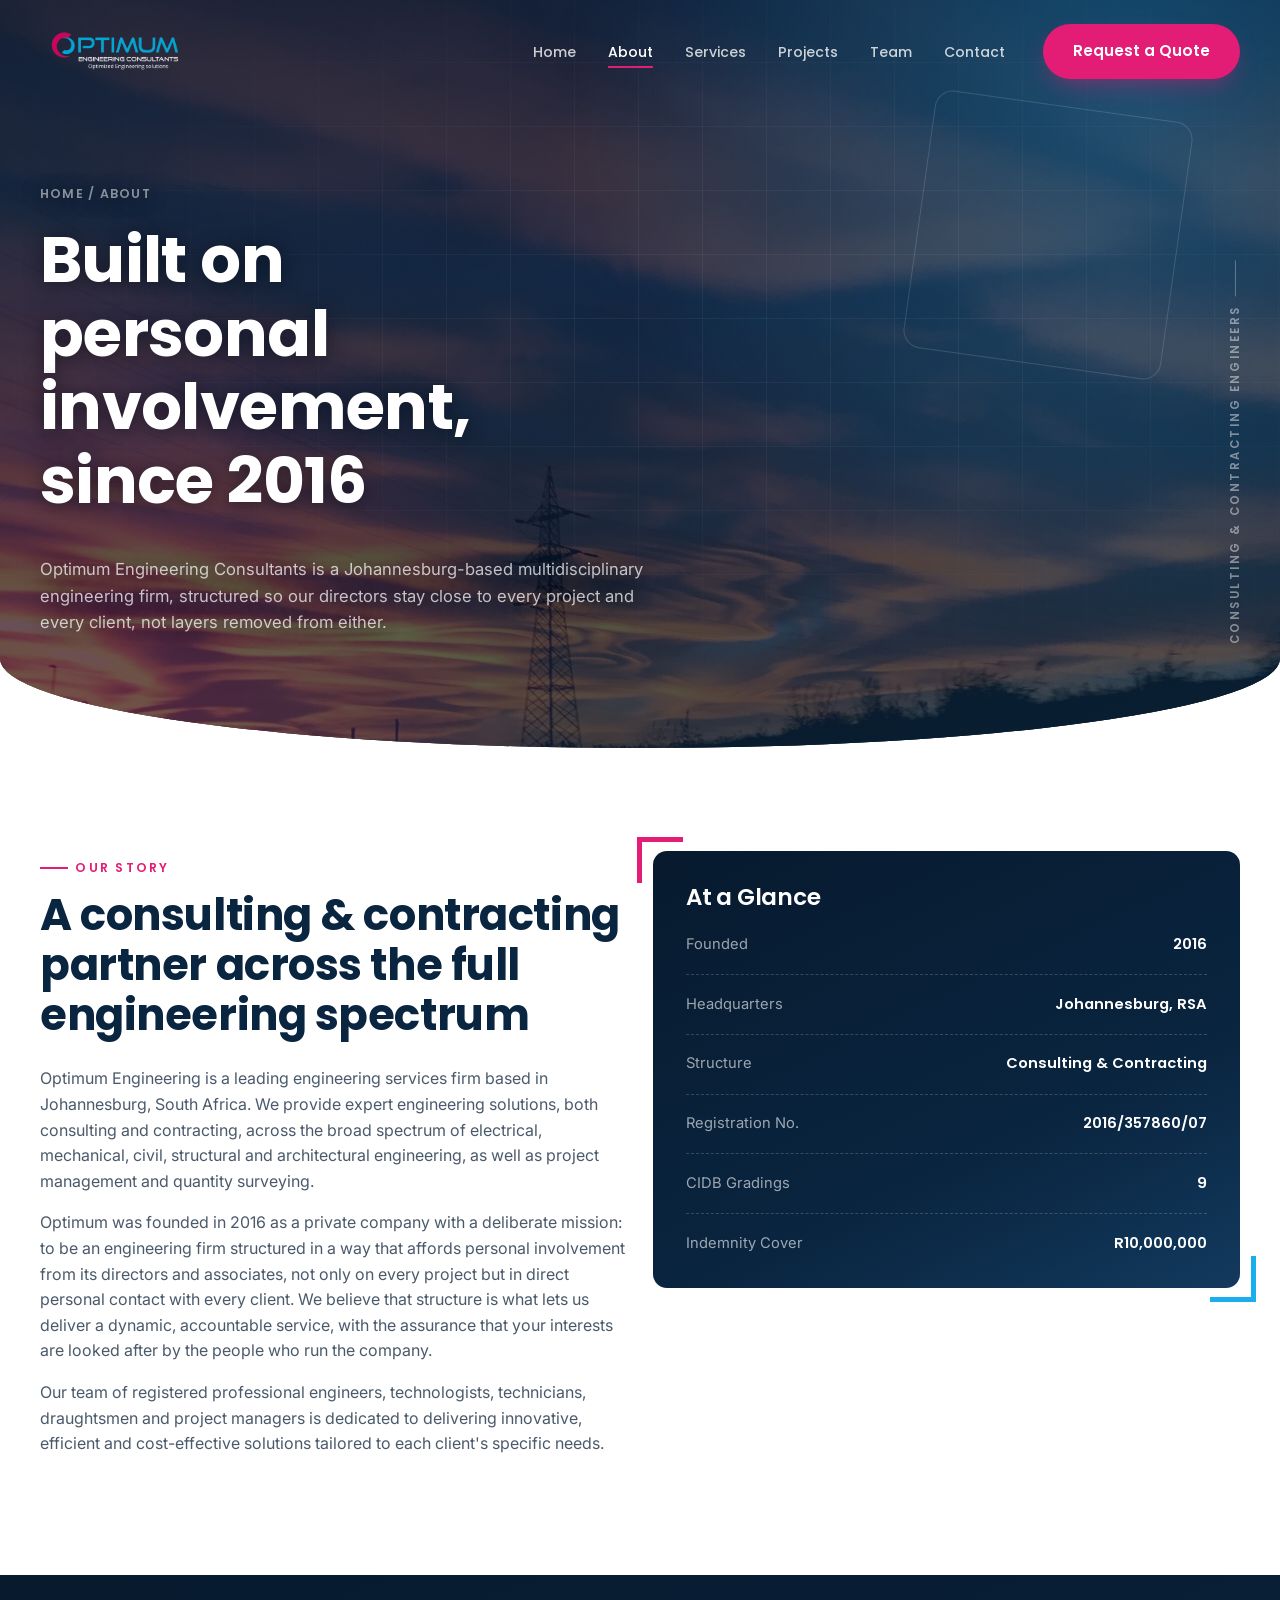
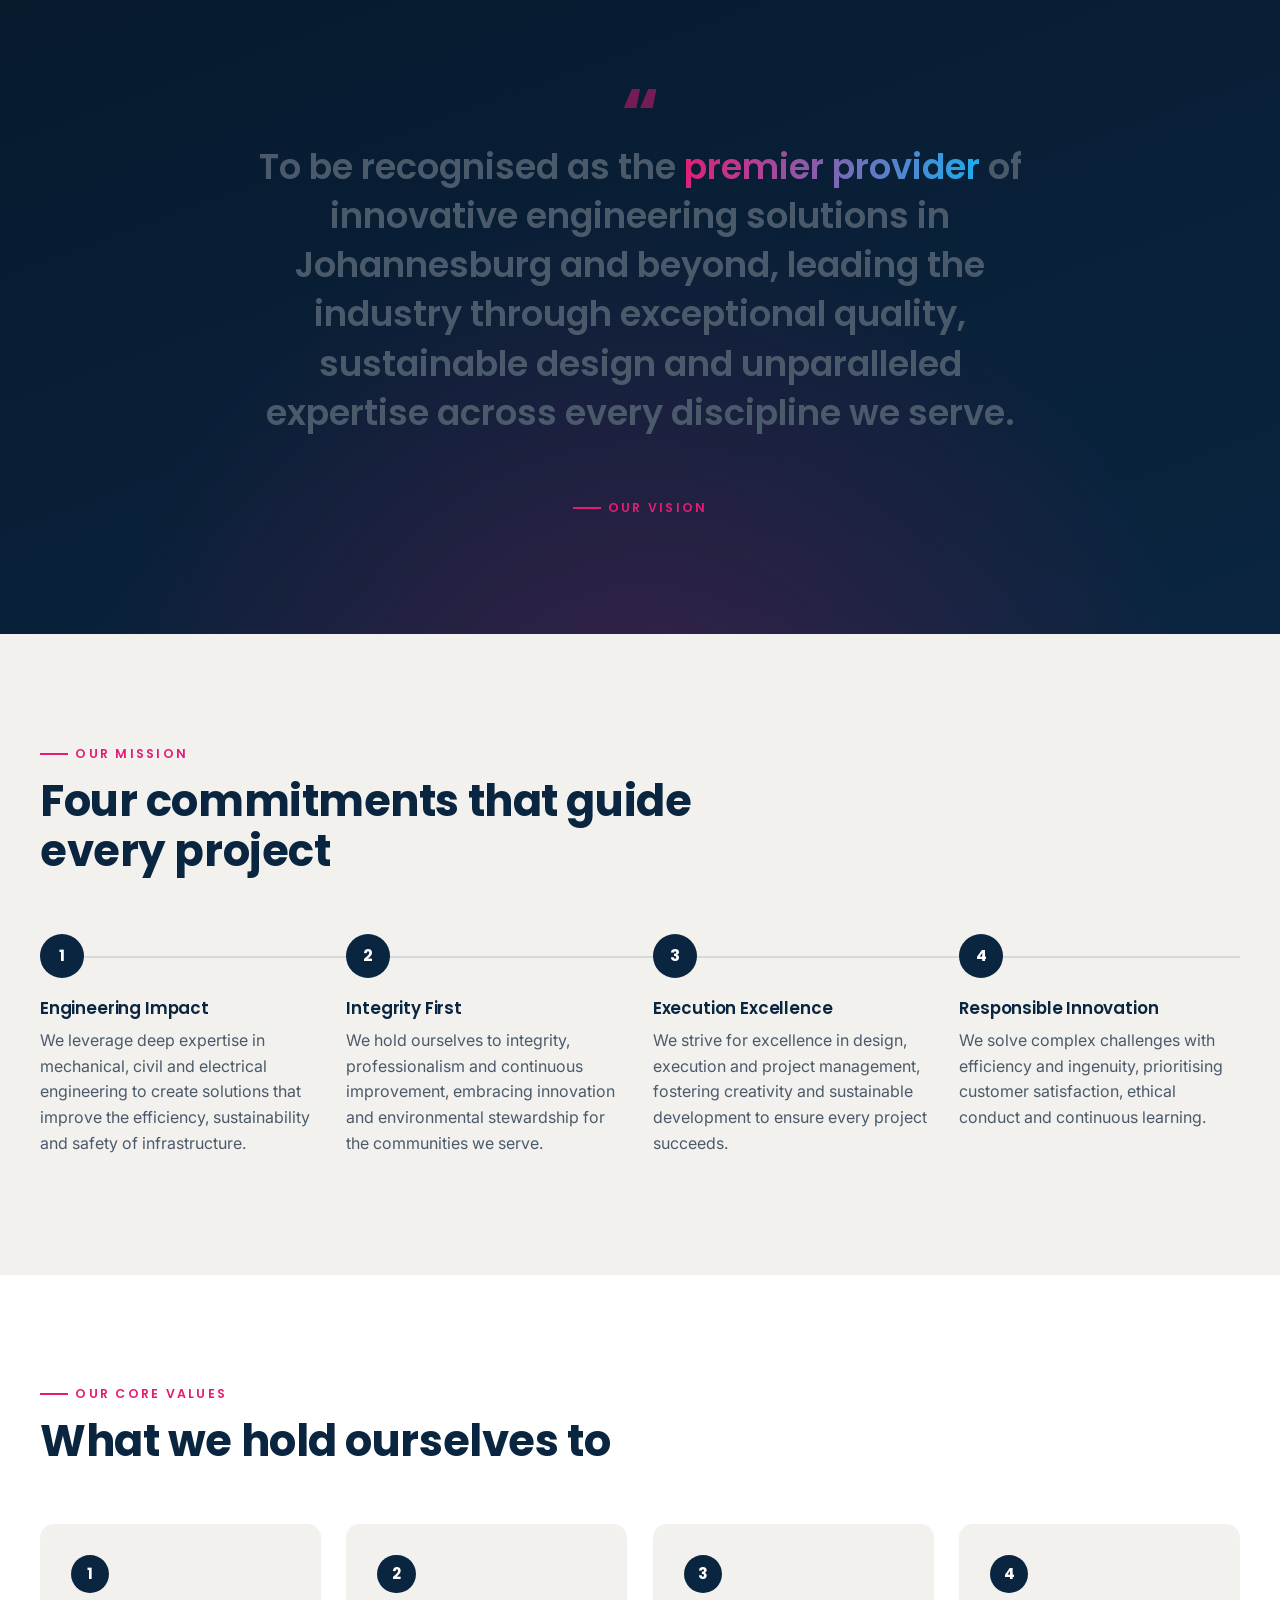
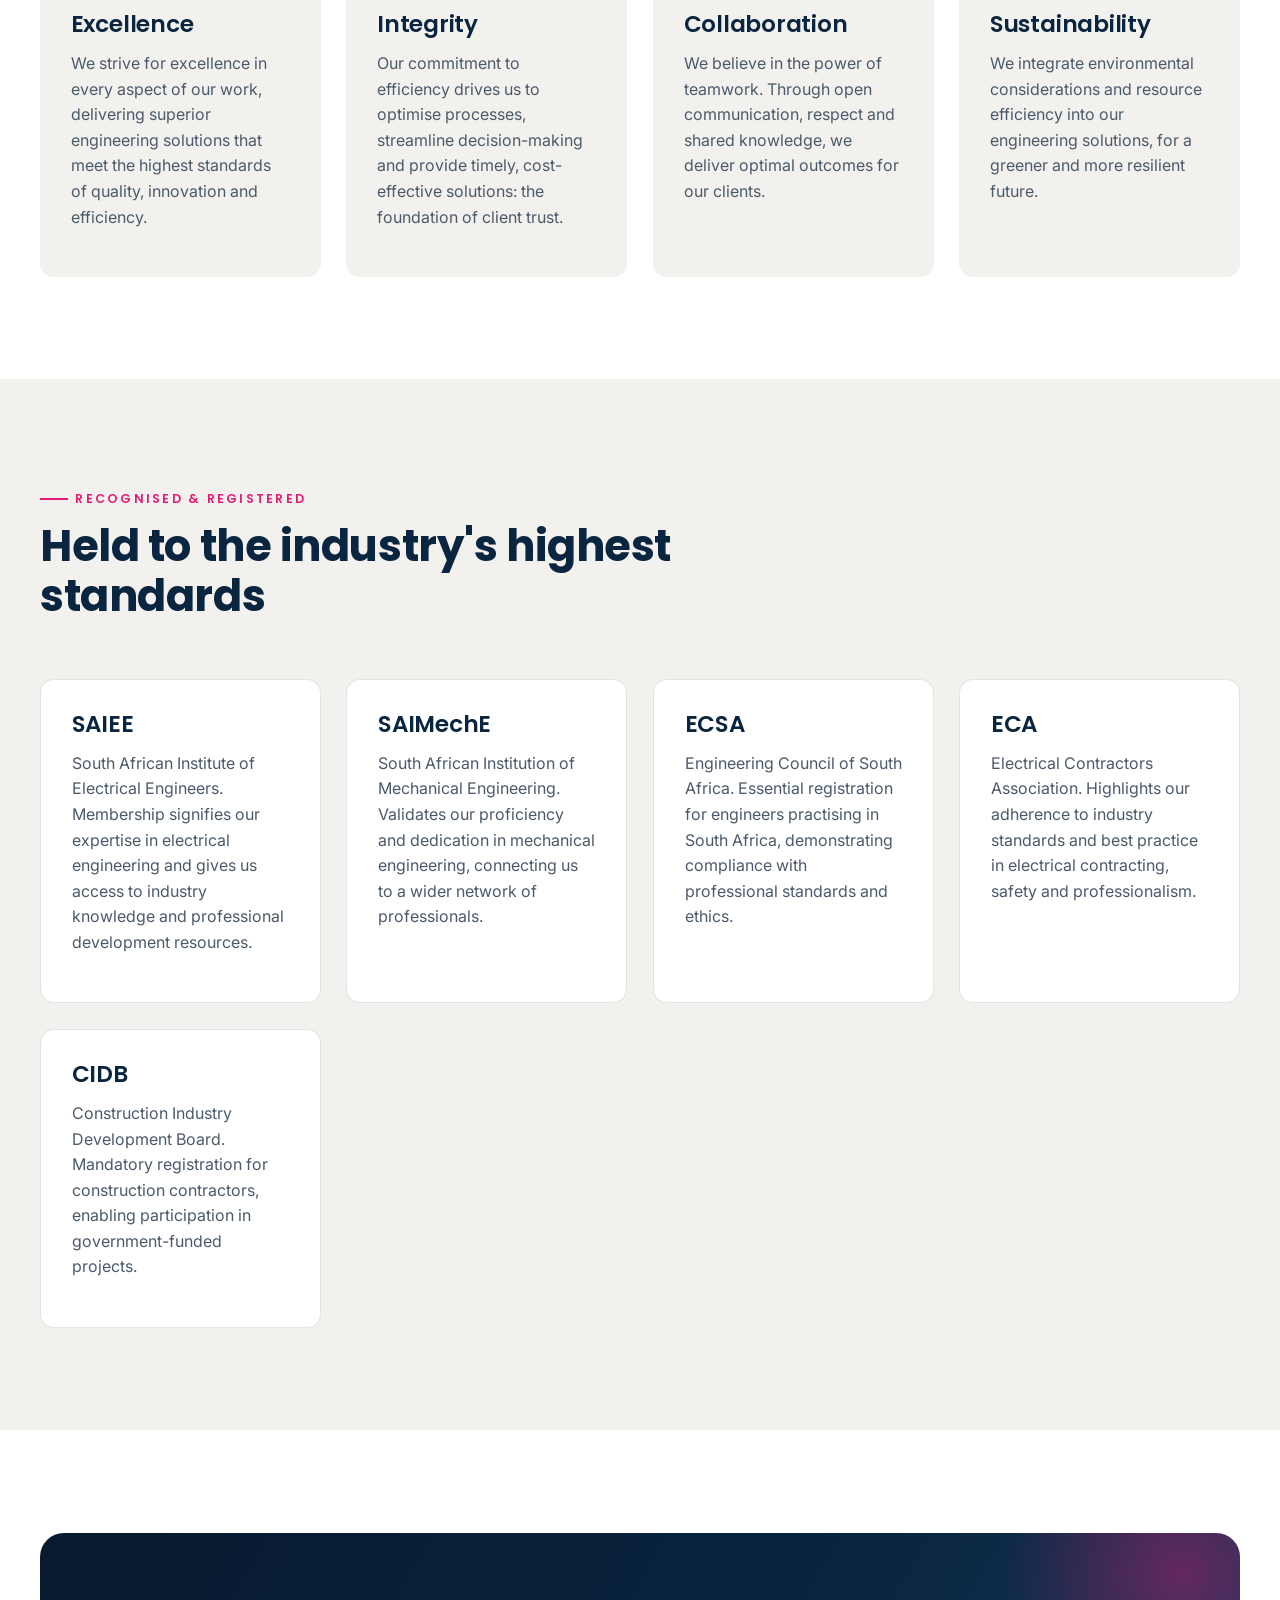
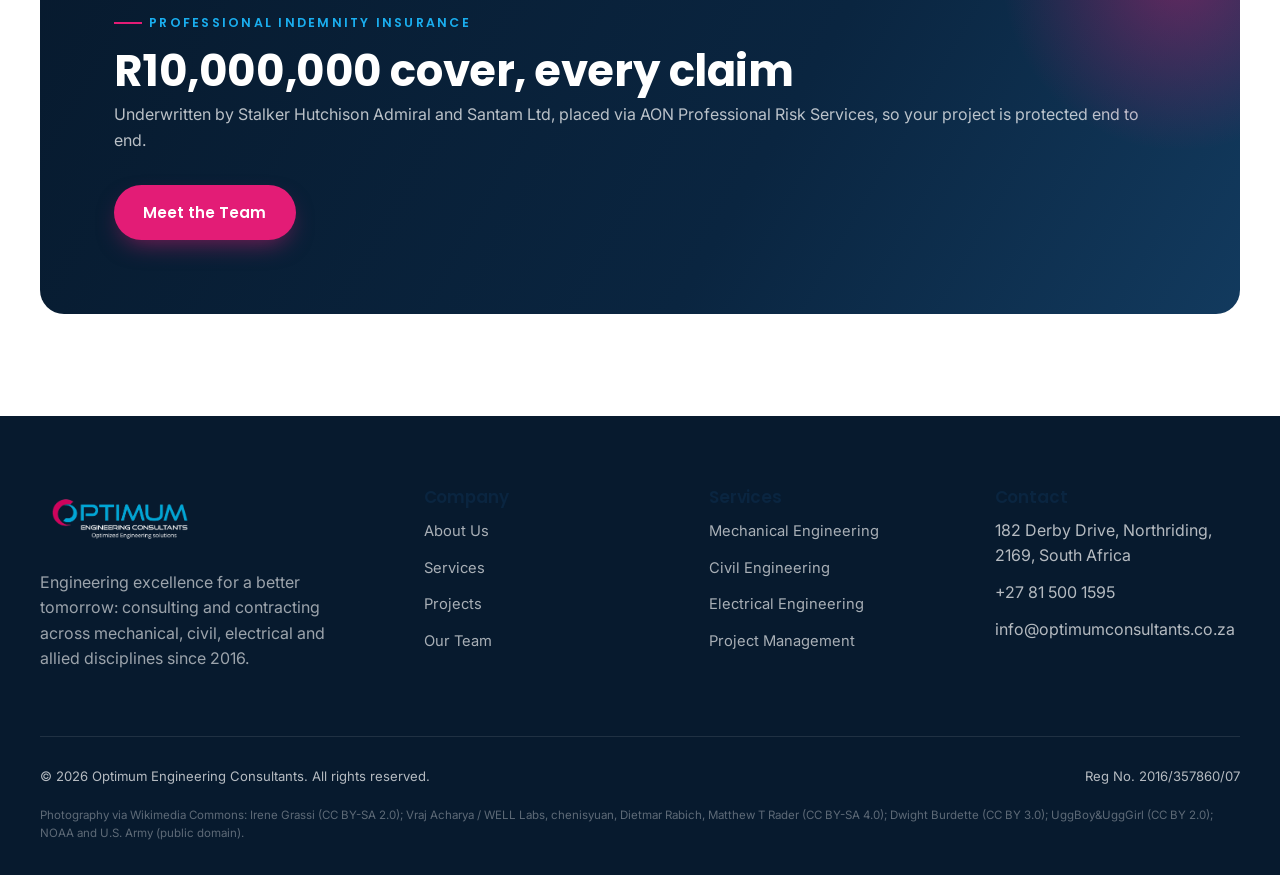
==== about.html @ 6f6d1c6f "Initial commit: Optimum Engineering Consultants website Multi-page static site with home, about, ser" ====
<!doctype html>
<html lang="en">
<head>
<meta charset="UTF-8">
<meta name="viewport" content="width=device-width, initial-scale=1.0">
<title>About Us | Optimum Engineering Consultants</title>
<meta name="description" content="Founded in 2016 in Johannesburg, Optimum Engineering Consultants is a multidisciplinary consulting and contracting firm built around personal involvement, integrity and engineering excellence.">
<link rel="preconnect" href="https://fonts.googleapis.com">
<link rel="preconnect" href="https://fonts.gstatic.com" crossorigin>
<link href="https://fonts.googleapis.com/css2?family=Inter:wght@400;500;600;700&family=Poppins:wght@500;600;700&display=swap" rel="stylesheet">
<link rel="stylesheet" href="assets/css/base.css">
<link rel="stylesheet" href="assets/css/components.css">
<link rel="stylesheet" href="assets/css/animations.css">
</head>
<body>

<header class="site-header">
  <div class="container">
    <a href="index.html" class="brand">
      <img src="assets/img/logo.png" alt="Optimum Engineering Consultants" class="brand__logo">
    </a>
    <nav class="nav">
      <ul class="nav__links">
        <li><a href="index.html">Home</a></li>
        <li><a href="about.html">About</a></li>
        <li><a href="services.html">Services</a></li>
        <li><a href="projects.html">Projects</a></li>
        <li><a href="team.html">Team</a></li>
        <li><a href="contact.html">Contact</a></li>
      </ul>
      <a href="contact.html" class="btn btn--primary">Request a Quote</a>
    </nav>
    <button class="nav__toggle" aria-label="Toggle navigation" aria-expanded="false"><span></span></button>
  </div>
</header>

<main>

  <section class="page-hero">
    <div class="page-hero__photo" aria-hidden="true"></div>
    <div class="page-hero__bg" aria-hidden="true"></div>
    <div class="hero__grid" aria-hidden="true"></div>
    <div class="hero__panel hero__panel--a" aria-hidden="true"></div>
    <span class="hero__tag" aria-hidden="true">Consulting &amp; Contracting Engineers</span>
    <div class="container">
      <div class="page-hero__crumb"><a href="index.html">Home</a> / About</div>
      <h1>Built on personal involvement, since 2016</h1>
      <p class="lede">Optimum Engineering Consultants is a Johannesburg-based multidisciplinary engineering firm, structured so our directors stay close to every project and every client, not layers removed from either.</p>
    </div>
  </section>

  <section class="section">
    <div class="container grid grid--2" style="align-items:flex-start; gap: var(--gap);">
      <div data-reveal>
        <span class="eyebrow">Our Story</span>
        <h2>A consulting &amp; contracting partner across the full engineering spectrum</h2>
        <p>Optimum Engineering is a leading engineering services firm based in Johannesburg, South Africa. We provide expert engineering solutions, both consulting and contracting, across the broad spectrum of electrical, mechanical, civil, structural and architectural engineering, as well as project management and quantity surveying.</p>
        <p>Optimum was founded in 2016 as a private company with a deliberate mission: to be an engineering firm structured in a way that affords personal involvement from its directors and associates, not only on every project but in direct personal contact with every client. We believe that structure is what lets us deliver a dynamic, accountable service, with the assurance that your interests are looked after by the people who run the company.</p>
        <p>Our team of registered professional engineers, technologists, technicians, draughtsmen and project managers is dedicated to delivering innovative, efficient and cost-effective solutions tailored to each client's specific needs.</p>
      </div>
      <div class="fact-panel bracket bracket--end" data-reveal style="--reveal-delay:.15s;">
        <h3>At a Glance</h3>
        <div class="fact-list">
          <div class="fact-list__row"><span class="fact-list__label">Founded</span><span class="fact-list__value">2016</span></div>
          <div class="fact-list__row"><span class="fact-list__label">Headquarters</span><span class="fact-list__value">Johannesburg, RSA</span></div>
          <div class="fact-list__row"><span class="fact-list__label">Structure</span><span class="fact-list__value">Consulting &amp; Contracting</span></div>
          <div class="fact-list__row"><span class="fact-list__label">Registration No.</span><span class="fact-list__value">2016/357860/07</span></div>
          <div class="fact-list__row"><span class="fact-list__label">CIDB Gradings</span><span class="fact-list__value">9</span></div>
          <div class="fact-list__row"><span class="fact-list__label">Indemnity Cover</span><span class="fact-list__value">R10,000,000</span></div>
        </div>
      </div>
    </div>
  </section>

  <section class="quote-band">
    <div class="quote-band__bg" aria-hidden="true"></div>
    <div class="container" data-reveal>
      <div class="quote-band__mark" aria-hidden="true">&ldquo;</div>
      <p class="quote-band__text">To be recognised as the <em>premier provider</em> of innovative engineering solutions in Johannesburg and beyond, leading the industry through exceptional quality, sustainable design and unparalleled expertise across every discipline we serve.</p>
      <span class="eyebrow" style="margin-top:1.6rem;justify-content:center;">Our Vision</span>
    </div>
  </section>

  <section class="section section--mist">
    <div class="container">
      <div class="section-head">
        <span class="eyebrow">Our Mission</span>
        <h2>Four commitments that guide every project</h2>
      </div>
      <div class="timeline" data-reveal-group>
        <div class="timeline__step">
          <div class="timeline__num">1</div>
          <h4>Engineering Impact</h4>
          <p>We leverage deep expertise in mechanical, civil and electrical engineering to create solutions that improve the efficiency, sustainability and safety of infrastructure.</p>
        </div>
        <div class="timeline__step">
          <div class="timeline__num">2</div>
          <h4>Integrity First</h4>
          <p>We hold ourselves to integrity, professionalism and continuous improvement, embracing innovation and environmental stewardship for the communities we serve.</p>
        </div>
        <div class="timeline__step">
          <div class="timeline__num">3</div>
          <h4>Execution Excellence</h4>
          <p>We strive for excellence in design, execution and project management, fostering creativity and sustainable development to ensure every project succeeds.</p>
        </div>
        <div class="timeline__step">
          <div class="timeline__num">4</div>
          <h4>Responsible Innovation</h4>
          <p>We solve complex challenges with efficiency and ingenuity, prioritising customer satisfaction, ethical conduct and continuous learning.</p>
        </div>
      </div>
    </div>
  </section>

  <section class="section">
    <div class="container">
      <div class="section-head">
        <span class="eyebrow">Our Core Values</span>
        <h2>What we hold ourselves to</h2>
      </div>
      <div class="grid grid--4" data-reveal-group>
        <div class="card value-card">
          <span class="value-card__num">1</span>
          <h3>Excellence</h3>
          <p>We strive for excellence in every aspect of our work, delivering superior engineering solutions that meet the highest standards of quality, innovation and efficiency.</p>
        </div>
        <div class="card value-card">
          <span class="value-card__num">2</span>
          <h3>Integrity</h3>
          <p>Our commitment to efficiency drives us to optimise processes, streamline decision-making and provide timely, cost-effective solutions: the foundation of client trust.</p>
        </div>
        <div class="card value-card">
          <span class="value-card__num">3</span>
          <h3>Collaboration</h3>
          <p>We believe in the power of teamwork. Through open communication, respect and shared knowledge, we deliver optimal outcomes for our clients.</p>
        </div>
        <div class="card value-card">
          <span class="value-card__num">4</span>
          <h3>Sustainability</h3>
          <p>We integrate environmental considerations and resource efficiency into our engineering solutions, for a greener and more resilient future.</p>
        </div>
      </div>
    </div>
  </section>

  <section class="section section--mist">
    <div class="container">
      <div class="section-head">
        <span class="eyebrow">Recognised &amp; Registered</span>
        <h2>Held to the industry's highest standards</h2>
      </div>
      <div class="grid grid--auto" data-reveal-group>
        <article class="card">
          <h3>SAIEE</h3>
          <p>South African Institute of Electrical Engineers. Membership signifies our expertise in electrical engineering and gives us access to industry knowledge and professional development resources.</p>
        </article>
        <article class="card">
          <h3>SAIMechE</h3>
          <p>South African Institution of Mechanical Engineering. Validates our proficiency and dedication in mechanical engineering, connecting us to a wider network of professionals.</p>
        </article>
        <article class="card">
          <h3>ECSA</h3>
          <p>Engineering Council of South Africa. Essential registration for engineers practising in South Africa, demonstrating compliance with professional standards and ethics.</p>
        </article>
        <article class="card">
          <h3>ECA</h3>
          <p>Electrical Contractors Association. Highlights our adherence to industry standards and best practice in electrical contracting, safety and professionalism.</p>
        </article>
        <article class="card">
          <h3>CIDB</h3>
          <p>Construction Industry Development Board. Mandatory registration for construction contractors, enabling participation in government-funded projects.</p>
        </article>
      </div>
    </div>
  </section>

  <section class="section">
    <div class="container">
      <div class="cta-banner" data-reveal>
        <div>
          <span class="eyebrow" style="color:var(--cyan);">Professional Indemnity Insurance</span>
          <h2>R10,000,000 cover, every claim</h2>
          <p>Underwritten by Stalker Hutchison Admiral and Santam Ltd, placed via AON Professional Risk Services, so your project is protected end to end.</p>
        </div>
        <a href="team.html" class="btn btn--primary">Meet the Team</a>
      </div>
    </div>
  </section>

</main>

<footer class="site-footer">
  <div class="container">
    <div class="footer__top">
      <div class="footer__about">
        <a href="index.html" class="brand" style="margin-bottom:1.2rem;">
          <img src="assets/img/logo.png" alt="Optimum Engineering Consultants" class="brand__logo">
        </a>
        <p>Engineering excellence for a better tomorrow: consulting and contracting across mechanical, civil, electrical and allied disciplines since 2016.</p>
      </div>
      <div>
        <h4>Company</h4>
        <ul class="footer__links">
          <li><a href="about.html">About Us</a></li>
          <li><a href="services.html">Services</a></li>
          <li><a href="projects.html">Projects</a></li>
          <li><a href="team.html">Our Team</a></li>
        </ul>
      </div>
      <div>
        <h4>Services</h4>
        <ul class="footer__links">
          <li><a href="services.html#mechanical">Mechanical Engineering</a></li>
          <li><a href="services.html#civil">Civil Engineering</a></li>
          <li><a href="services.html#electrical">Electrical Engineering</a></li>
          <li><a href="services.html#project-management">Project Management</a></li>
        </ul>
      </div>
      <div>
        <h4>Contact</h4>
        <ul class="footer__links">
          <li>182 Derby Drive, Northriding, 2169, South Africa</li>
          <li>+27 81 500 1595</li>
          <li>info@optimumconsultants.co.za</li>
        </ul>
      </div>
    </div>
    <div class="footer__bottom">
      <span>&copy; 2026 Optimum Engineering Consultants. All rights reserved.</span>
      <span>Reg No. 2016/357860/07</span>
    </div>
    <p style="margin:1.2rem 0 0;font-size:.72rem;color:rgba(255,255,255,.35);">Photography via Wikimedia Commons: Irene Grassi (CC BY-SA 2.0); Vraj Acharya / WELL Labs, chenisyuan, Dietmar Rabich, Matthew T Rader (CC BY-SA 4.0); Dwight Burdette (CC BY 3.0); UggBoy&amp;UggGirl (CC BY 2.0); NOAA and U.S. Army (public domain).</p>
  </div>
</footer>

<div class="mobile-cta-bar">
  <a href="contact.html" class="btn btn--primary">Request a Quote</a>
</div>

<script src="assets/js/main.js"></script>
</body>
</html>
---- assets/css/base.css ----
:root{
  --pink: #E31C76;
  --pink-dark: #B8125D;
  --navy: #0A2540;
  --navy-deep: #071A2E;
  --navy-soft: #123A5E;
  --cyan: #1AAEEF;
  --ink: #16222F;
  --ink-soft: #4B5A6B;
  --paper: #FFFFFF;
  --mist: #F3F1EE;
  --mist-dark: #E8E5E0;
  --line: rgba(10,37,64,.12);

  --font-head: 'Poppins', 'Segoe UI', sans-serif;
  --font-body: 'Inter', 'Segoe UI', sans-serif;

  --container: 1200px;
  --gap: clamp(1.25rem, 2vw, 2rem);
  --radius: 14px;

  --ease: cubic-bezier(.22,.9,.3,1);
}

*, *::before, *::after{ box-sizing: border-box; }

html{ scroll-behavior: smooth; }

body{
  margin: 0;
  font-family: var(--font-body);
  color: var(--ink);
  background: var(--paper);
  line-height: 1.6;
  -webkit-font-smoothing: antialiased;
  overflow-x: hidden;
  overflow-wrap: break-word;
}

img{ max-width: 100%; display: block; }

a{ color: inherit; text-decoration: none; }

ul{ margin: 0; padding: 0; list-style: none; }

h1, h2, h3, h4{
  font-family: var(--font-head);
  color: var(--navy);
  line-height: 1.15;
  margin: 0 0 .6em;
  letter-spacing: -0.01em;
  overflow-wrap: normal;
}

h1{ font-weight: 700; font-size: clamp(2.4rem, 5vw, 4.2rem); }
h2{ font-weight: 700; font-size: clamp(1.9rem, 3.4vw, 2.8rem); }
h3{ font-weight: 600; font-size: clamp(1.2rem, 1.8vw, 1.5rem); }
h4{ font-weight: 600; font-size: 1.05rem; }

p{ margin: 0 0 1em; color: var(--ink-soft); }

.container{
  width: min(100% - 2.5rem, var(--container));
  margin-inline: auto;
}

.section{
  padding: clamp(4rem, 8vw, 7rem) 0;
  position: relative;
}

.section--navy{
  background: var(--navy);
  color: #fff;
}
.section--navy p{ color: rgba(255,255,255,.72); }
.section--navy h2, .section--navy h3, .section--navy h4{ color: #fff; }

.section--mist{ background: var(--mist); }

.eyebrow{
  display: inline-flex;
  align-items: center;
  gap: .6em;
  font-family: var(--font-head);
  font-weight: 600;
  font-size: .78rem;
  letter-spacing: .18em;
  text-transform: uppercase;
  color: var(--pink);
  margin-bottom: 1em;
}
.eyebrow::before{
  content: '';
  width: 28px;
  height: 2px;
  background: var(--pink);
}

.lede{
  font-size: clamp(1.02rem, 1.3vw, 1.18rem);
  max-width: 62ch;
}

.text-center{ text-align: center; }
.mx-auto{ margin-inline: auto; }

.visually-hidden{
  position: absolute !important;
  width: 1px; height: 1px;
  overflow: hidden;
  clip: rect(0 0 0 0);
  white-space: nowrap;
}

@media (max-width: 760px){
  .section{ padding: 3.2rem 0; }
}

@media (max-width: 640px){
  .container{ width: min(100% - 1.75rem, var(--container)); }

  h1{ font-size: 1.9rem; letter-spacing: -0.015em; }
  h2{ font-size: 1.5rem; }
  h3{ font-size: 1.02rem; }
  h4{ font-size: .92rem; }
  body{ font-size: .93rem; }
  p{ font-size: .93rem; }
  .lede{ font-size: .96rem; }

  .eyebrow{ font-size: .68rem; margin-bottom: .8em; }
  .eyebrow::before{ width: 20px; }

  .section{ padding: 2.4rem 0; }
  .section-head{ margin-bottom: 1.8rem; }
}
---- assets/css/components.css ----
.btn{
  display: inline-flex;
  align-items: center;
  gap: .6em;
  font-family: var(--font-head);
  font-weight: 600;
  font-size: .95rem;
  padding: .95em 1.9em;
  border-radius: 999px;
  border: 1.5px solid transparent;
  cursor: pointer;
  transition: transform .35s var(--ease), box-shadow .35s var(--ease), background .35s var(--ease), color .35s var(--ease), border-color .35s var(--ease);
  white-space: nowrap;
}
.btn--primary{
  background: var(--pink);
  color: #fff;
  box-shadow: 0 10px 24px -8px rgba(227,28,118,.55);
}
.btn--primary:hover{
  background: var(--pink-dark);
  transform: translateY(-2px);
  box-shadow: 0 14px 30px -8px rgba(227,28,118,.65);
}
.btn--outline{
  background: transparent;
  border-color: rgba(255,255,255,.45);
  color: #fff;
}
.btn--outline:hover{
  border-color: #fff;
  transform: translateY(-2px);
}
.btn--navy{
  background: transparent;
  border-color: var(--navy);
  color: var(--navy);
}
.btn--navy:hover{
  background: var(--navy);
  color: #fff;
  transform: translateY(-2px);
}


.site-header{
  position: fixed;
  inset: 0 0 auto 0;
  z-index: 200;
  padding: 1.4rem 0;
  transition: padding .4s var(--ease), background .4s var(--ease), box-shadow .4s var(--ease);
}
.site-header .container{
  display: flex;
  align-items: center;
  justify-content: space-between;
  gap: 1.5rem;
}
.site-header.is-scrolled{
  padding: .8rem 0;
  background: rgba(10,37,64,.92);
  backdrop-filter: blur(14px);
  box-shadow: 0 10px 30px -18px rgba(0,0,0,.5);
}

.brand{
  display: inline-flex;
  align-items: center;
  line-height: 0;
  transition: transform .35s var(--ease);
}
.brand:hover{ transform: translateY(-1px); }
.brand__logo{
  display: block;
  height: 58px;
  width: auto;
}
.footer__about .brand__logo{ height: 62px; }

.nav{
  display: flex;
  align-items: center;
  gap: 2.4rem;
}
.nav__links{
  display: flex;
  gap: 2rem;
}
.nav__links a{
  font-family: var(--font-head);
  font-size: .88rem;
  font-weight: 500;
  color: rgba(255,255,255,.78);
  position: relative;
  padding: .3rem 0;
  transition: color .3s var(--ease);
}
.nav__links a::after{
  content: '';
  position: absolute;
  left: 0; bottom: -2px;
  width: 0;
  height: 2px;
  background: var(--pink);
  transition: width .35s var(--ease);
}
.nav__links a:hover,
.nav__links a.is-active{
  color: #fff;
}
.nav__links a:hover::after,
.nav__links a.is-active::after{
  width: 100%;
}

.nav__toggle{
  display: none;
  width: 42px;
  height: 42px;
  border-radius: 10px;
  border: 1px solid rgba(255,255,255,.3);
  background: transparent;
  position: relative;
  cursor: pointer;
}
.nav__toggle span,
.nav__toggle span::before,
.nav__toggle span::after{
  content: '';
  position: absolute;
  left: 11px; right: 11px;
  height: 2px;
  background: #fff;
  transition: transform .3s var(--ease), opacity .3s var(--ease);
}
.nav__toggle span{ top: 20px; }
.nav__toggle span::before{ top: -7px; }
.nav__toggle span::after{ top: 7px; }
.nav__toggle.is-open span{ background: transparent; }
.nav__toggle.is-open span::before{ transform: translateY(7px) rotate(45deg); }
.nav__toggle.is-open span::after{ transform: translateY(-7px) rotate(-45deg); }

@media (max-width: 920px){
  .nav__toggle{ display: block; }
  .nav{
    position: fixed;
    inset: 0 0 0 auto;
    width: min(78vw, 360px);
    height: 100vh;
    background: var(--navy-deep);
    flex-direction: column;
    align-items: flex-start;
    justify-content: center;
    padding: 2rem 2.4rem;
    transform: translateX(100%);
    transition: transform .5s var(--ease);
  }
  .nav.is-open{ transform: translateX(0); }
  .nav__links{
    flex-direction: column;
    gap: 1.4rem;
  }
  .nav__links a{ font-size: 1.1rem; }
}


.bracket{
  position: relative;
}
.bracket::before{
  content: '';
  position: absolute;
  width: 46px; height: 46px;
  border-left: 5px solid var(--pink);
  border-top: 5px solid var(--pink);
  top: -14px; left: -16px;
}
.bracket--end::after{
  content: '';
  position: absolute;
  width: 46px; height: 46px;
  border-right: 5px solid var(--cyan);
  border-bottom: 5px solid var(--cyan);
  bottom: -14px; right: -16px;
}

.section-head{
  max-width: 44rem;
  margin-bottom: clamp(2.4rem, 5vw, 3.6rem);
}
.section-head.text-center{ margin-inline: auto; }


.hero{
  position: relative;
  min-height: 100vh;
  padding: 7rem 0 3rem;
  display: flex;
  align-items: center;
  background: var(--navy);
  color: #fff;
  overflow: hidden;
  isolation: isolate;
  border-radius: 0 0 50% 50% / 0 0 clamp(50px, 7vw, 110px) clamp(50px, 7vw, 110px);
}
.hero__photo{
  position: absolute;
  inset: 0;
  z-index: -4;
  background-image: url('../img/hero-pylon.jpg');
  background-size: cover;
  background-position: center 68%;
  filter: grayscale(.1) brightness(.72) contrast(1.08) saturate(1.15);
  transform: scale(1.04);
}
.hero__bg{
  position: absolute;
  inset: 0;
  z-index: -3;
  background:
    radial-gradient(circle at 82% 14%, rgba(26,174,239,.3), transparent 42%),
    radial-gradient(circle at 6% 96%, rgba(227,28,118,.24), transparent 36%),
    linear-gradient(160deg, rgba(7,26,46,.68) 0%, rgba(10,37,64,.56) 55%, rgba(18,58,94,.5) 100%);
}
.hero__content h1,
.hero__content p,
.page-hero h1,
.page-hero .lede,
.page-hero__crumb{
  text-shadow: 0 2px 18px rgba(2,10,20,.55);
}
.hero__tag{
  position: absolute;
  right: 2.2rem;
  bottom: 6.5rem;
  z-index: 1;
  display: flex;
  align-items: center;
  gap: .8em;
  font-family: var(--font-head);
  font-size: .72rem;
  font-weight: 600;
  letter-spacing: .22em;
  text-transform: uppercase;
  color: rgba(255,255,255,.45);
  transform-origin: bottom right;
  transform: rotate(-90deg) translateX(100%);
  white-space: nowrap;
}
.hero__tag::after{
  content: '';
  width: 36px; height: 1px;
  background: rgba(255,255,255,.3);
}
@media (max-width: 920px){
  .hero__tag{ display: none; }
}
.hero__grid{
  position: absolute;
  inset: -2px;
  z-index: -1;
  background-image:
    linear-gradient(rgba(255,255,255,.05) 1px, transparent 1px),
    linear-gradient(90deg, rgba(255,255,255,.05) 1px, transparent 1px);
  background-size: 64px 64px;
  mask-image: radial-gradient(ellipse 80% 70% at 60% 40%, #000 20%, transparent 78%);
}
.hero__panel{
  position: absolute;
  z-index: -1;
  border: 1.5px solid rgba(255,255,255,.14);
  border-radius: 18px;
}
.hero__panel--a{ width: 260px; height: 260px; top: 14%; right: 8%; transform: rotate(8deg); }
.hero__panel--b{ width: 140px; height: 140px; bottom: 12%; right: 22%; border-color: rgba(26,174,239,.4); transform: rotate(-10deg); }

.hero__content{
  max-width: 44rem;
  margin-inline: auto;
  text-align: center;
}
.hero__content .hero__ctas{ justify-content: center; }
.hero__content .hero__stats{ justify-content: center; }
.hero h1{ color: #fff; }
.hero h1 em{
  font-style: normal;
  background: linear-gradient(100deg, var(--pink), var(--cyan));
  -webkit-background-clip: text;
  background-clip: text;
  color: transparent;
}
.hero p{ color: rgba(255,255,255,.76); margin-top: 1.2rem; }
.hero__ctas{
  display: flex;
  flex-wrap: wrap;
  gap: 1rem;
  margin-top: 2.4rem;
}

.hero__stats{
  display: grid;
  grid-template-columns: repeat(4, auto);
  gap: clamp(1.6rem, 4vw, 3.2rem);
  margin-top: 4.2rem;
  padding-top: 2.4rem;
  border-top: 1px solid rgba(255,255,255,.14);
}
.stat__num{
  font-family: var(--font-head);
  font-weight: 700;
  font-size: clamp(1.8rem, 3vw, 2.4rem);
  color: #fff;
}
.stat__label{
  font-size: .78rem;
  color: rgba(255,255,255,.6);
  text-transform: uppercase;
  letter-spacing: .08em;
  margin-top: .3rem;
}

.scroll-cue{
  position: absolute;
  left: 50%;
  bottom: 2.4rem;
  transform: translateX(-50%);
  width: 26px; height: 42px;
  border: 1.5px solid rgba(255,255,255,.4);
  border-radius: 999px;
}
.scroll-cue::before{
  content: '';
  position: absolute;
  left: 50%; top: 8px;
  width: 4px; height: 8px;
  margin-left: -2px;
  border-radius: 2px;
  background: var(--cyan);
  animation: cueDrop 1.8s ease-in-out infinite;
}
@keyframes cueDrop{
  0%{ transform: translateY(0); opacity: 1; }
  70%{ transform: translateY(14px); opacity: 0; }
  100%{ opacity: 0; }
}

@media (max-width: 760px){
  .hero__stats{ grid-template-columns: repeat(2, auto); row-gap: 2rem; }
  .hero__panel{ display: none; }
}


.page-hero{
  position: relative;
  padding: clamp(8.5rem, 16vw, 11.5rem) 0 clamp(4rem, 8vw, 6rem);
  background: var(--navy);
  color: #fff;
  overflow: hidden;
  isolation: isolate;
  border-radius: 0 0 50% 50% / 0 0 clamp(50px, 7vw, 110px) clamp(50px, 7vw, 110px);
}
.page-hero__photo{
  position: absolute;
  inset: 0;
  z-index: -3;
  background-image: url('../img/hero-pylon.jpg');
  background-size: cover;
  background-position: center 62%;
  filter: grayscale(.1) brightness(.68) contrast(1.08) saturate(1.15);
  transform: scale(1.04);
}
.page-hero__bg{
  position: absolute;
  inset: 0;
  z-index: -2;
  background:
    radial-gradient(circle at 88% 10%, rgba(26,174,239,.3), transparent 42%),
    radial-gradient(circle at 4% 100%, rgba(227,28,118,.26), transparent 36%),
    linear-gradient(160deg, rgba(7,26,46,.72) 0%, rgba(10,37,64,.6) 55%, rgba(18,58,94,.54) 100%);
}
.page-hero__crumb{
  font-family: var(--font-head);
  font-size: .78rem;
  font-weight: 600;
  letter-spacing: .1em;
  text-transform: uppercase;
  color: rgba(255,255,255,.5);
  margin-bottom: 1.2rem;
}
.page-hero__crumb a{ color: rgba(255,255,255,.5); transition: color .3s var(--ease); }
.page-hero__crumb a:hover{ color: var(--cyan); }
.page-hero h1{ color: #fff; max-width: 32rem; }
.page-hero .lede{ color: rgba(255,255,255,.72); max-width: 40rem; }

.quote-band{
  position: relative;
  background: var(--navy);
  color: #fff;
  text-align: center;
  padding: clamp(4rem, 9vw, 6.5rem) 0;
  overflow: hidden;
  isolation: isolate;
}
.quote-band__bg{
  position: absolute;
  inset: 0;
  z-index: -1;
  background:
    radial-gradient(circle at 50% 120%, rgba(227,28,118,.22), transparent 55%),
    linear-gradient(160deg, var(--navy-deep) 0%, var(--navy) 100%);
}
.quote-band__mark{
  font-family: var(--font-head);
  font-weight: 700;
  font-size: 4.5rem;
  line-height: 1;
  color: var(--pink);
  opacity: .5;
  margin-bottom: -.6rem;
}
.quote-band__text{
  font-family: var(--font-head);
  font-weight: 600;
  font-size: clamp(1.4rem, 2.8vw, 2.2rem);
  line-height: 1.4;
  max-width: 50rem;
  margin-inline: auto;
}
.quote-band__text em{
  font-style: normal;
  background: linear-gradient(100deg, var(--pink), var(--cyan));
  -webkit-background-clip: text;
  background-clip: text;
  color: transparent;
}

.fact-list{ display: grid; gap: 1.1rem; }
.fact-list__row{
  display: flex;
  justify-content: space-between;
  align-items: baseline;
  gap: 1rem;
  padding-bottom: 1.1rem;
  border-bottom: 1px dashed rgba(255,255,255,.18);
  font-size: .92rem;
}
.fact-list__row:last-child{ border-bottom: none; padding-bottom: 0; }
.fact-list__label{ color: rgba(255,255,255,.6); }
.fact-list__value{
  font-family: var(--font-head);
  font-weight: 600;
  color: #fff;
  text-align: right;
}
.fact-panel{
  background: linear-gradient(155deg, var(--navy-deep), var(--navy) 65%, var(--navy-soft));
  border-radius: var(--radius);
  padding: clamp(1.8rem, 2.6vw, 2.4rem);
  color: #fff;
}
.fact-panel h3{ color: #fff; margin-bottom: 1.4rem; }

.grid{ display: grid; gap: var(--gap); }
.grid--2{ grid-template-columns: repeat(2, 1fr); }
.grid--3{ grid-template-columns: repeat(3, 1fr); }
.grid--4{ grid-template-columns: repeat(4, 1fr); }
.grid--auto{ grid-template-columns: repeat(auto-fit, minmax(230px, 1fr)); }
@media (max-width: 980px){
  .grid--4{ grid-template-columns: repeat(2, 1fr); }
  .grid--3{ grid-template-columns: repeat(2, 1fr); }
}
@media (max-width: 640px){
  .grid--2{ grid-template-columns: 1fr; }
  .grid--auto{ grid-template-columns: repeat(2, 1fr); }
}
@media (max-width: 440px){
  .grid--3, .grid--4{ grid-template-columns: 1fr; }
}


.card{
  background: #fff;
  border-radius: var(--radius);
  border: 1px solid var(--line);
  padding: clamp(1.6rem, 2.4vw, 2.2rem);
  min-width: 0;
  transition: transform .45s var(--ease), box-shadow .45s var(--ease), border-color .45s var(--ease);
}
.card:hover{
  transform: translateY(-6px);
  box-shadow: 0 24px 48px -24px rgba(10,37,64,.28);
  border-color: transparent;
}

.service-card{
  display: flex;
  flex-direction: column;
  gap: 1.1rem;
}
.service-card__index{
  font-family: var(--font-head);
  font-weight: 700;
  font-size: 2.2rem;
  color: var(--mist-dark);
  transition: color .4s var(--ease);
}
.card:hover .service-card__index{ color: var(--pink); }
.service-card h3{ margin-bottom: .2rem; }
.service-card p{ margin-bottom: 0; font-size: .96rem; }
.service-card__link{
  margin-top: auto;
  font-family: var(--font-head);
  font-weight: 600;
  font-size: .86rem;
  color: var(--navy);
  display: inline-flex;
  align-items: center;
  gap: .5em;
}
.service-card__link::after{
  content: '\2192';
  transition: transform .35s var(--ease);
}
.card:hover .service-card__link::after{ transform: translateX(5px); }


.bento{
  display: grid;
  grid-template-columns: repeat(4, 1fr);
  grid-auto-rows: minmax(150px, auto);
  gap: var(--gap);
}
.bento__item{
  background: #fff;
  border-radius: var(--radius);
  border: 1px solid var(--line);
  padding: clamp(1.4rem, 2vw, 2rem);
  display: flex;
  flex-direction: column;
  justify-content: flex-end;
  gap: .6rem;
  transition: transform .45s var(--ease), box-shadow .45s var(--ease), border-color .45s var(--ease);
}
.bento__item:hover{
  transform: translateY(-6px);
  box-shadow: 0 24px 48px -24px rgba(10,37,64,.28);
  border-color: transparent;
}
.bento__item .service-card__index{
  font-family: var(--font-head);
  font-weight: 700;
  font-size: 1.6rem;
  color: var(--mist-dark);
  transition: color .4s var(--ease);
}
.bento__item:hover .service-card__index{ color: var(--pink); }
.bento__item h3{ margin-bottom: 0; font-size: 1.05rem; }
.bento__item p{ font-size: .88rem; margin-bottom: 0; }

.bento__item--feature{
  grid-column: span 2;
  grid-row: span 2;
  position: relative;
  overflow: hidden;
  color: #fff;
  background:
    linear-gradient(155deg, rgba(7,26,46,.84), rgba(10,37,64,.76) 65%, rgba(18,58,94,.7)),
    var(--card-photo, none) center/cover no-repeat,
    linear-gradient(155deg, var(--navy-deep), var(--navy) 65%, var(--navy-soft));
  border: none;
  padding: clamp(1.8rem, 2.6vw, 2.6rem);
}
.bento__item--feature::before{
  content: '';
  position: absolute;
  inset: 0;
  background-image: linear-gradient(rgba(255,255,255,.07) 1px, transparent 1px), linear-gradient(90deg, rgba(255,255,255,.07) 1px, transparent 1px);
  background-size: 30px 30px;
  mask-image: radial-gradient(ellipse 70% 60% at 75% 20%, #000 10%, transparent 72%);
}
.bento__item--feature .service-card__index{ color: rgba(255,255,255,.3); font-size: 2rem; position: relative; }
.bento__item--feature h3{ color: #fff; font-size: clamp(1.3rem, 2vw, 1.7rem); position: relative; }
.bento__item--feature p{ color: rgba(255,255,255,.72); max-width: 32ch; position: relative; }
.bento__item--feature .service-card__link{ color: #fff; position: relative; }

.bento__item--wide{
  grid-column: span 2;
}

@media (max-width: 980px){
  .bento{ grid-template-columns: repeat(2, 1fr); }
  .bento__item--feature{ grid-column: span 2; grid-row: span 1; }
  .bento__item--wide{ grid-column: span 2; }
}
@media (max-width: 560px){
  .bento{ grid-template-columns: 1fr; }
  .bento__item--feature, .bento__item--wide{ grid-column: span 1; }
}


.value-card{
  background: var(--mist);
  border: none;
}
.value-card__num{
  display: inline-flex;
  align-items: center;
  justify-content: center;
  width: 2.4rem; height: 2.4rem;
  border-radius: 50%;
  background: var(--navy);
  color: #fff;
  font-family: var(--font-head);
  font-weight: 700;
  font-size: .95rem;
  margin-bottom: 1.1rem;
}
.value-card:hover .value-card__num{ background: var(--pink); }


.timeline{
  display: grid;
  grid-template-columns: repeat(4, 1fr);
  gap: var(--gap);
  position: relative;
}
.timeline::before{
  content: '';
  position: absolute;
  left: 0; right: 0; top: 22px;
  height: 2px;
  background: var(--line);
}
.timeline__step{ position: relative; }
.timeline__num{
  width: 44px; height: 44px;
  border-radius: 50%;
  background: var(--navy);
  color: #fff;
  display: flex;
  align-items: center;
  justify-content: center;
  font-family: var(--font-head);
  font-weight: 700;
  margin-bottom: 1.3rem;
  position: relative;
  z-index: 1;
}
@media (max-width: 860px){
  .timeline{ grid-template-columns: 1fr; gap: 1.8rem; }
  .timeline::before{ display: none; }
}


.stripe{
  display: flex;
  align-items: center;
  gap: clamp(2rem, 6vw, 4.5rem);
  overflow: hidden;
  padding: 1.6rem 0;
  mask-image: linear-gradient(90deg, transparent, #000 8%, #000 92%, transparent);
}
.stripe__track{
  display: flex;
  align-items: center;
  gap: clamp(2rem, 6vw, 4.5rem);
  animation: marquee 26s linear infinite;
  flex: none;
}
.stripe__item{
  font-family: var(--font-head);
  font-weight: 600;
  font-size: .95rem;
  letter-spacing: .04em;
  color: var(--ink-soft);
  white-space: nowrap;
}
@keyframes marquee{
  from{ transform: translateX(0); }
  to{ transform: translateX(-50%); }
}


.project-card{
  overflow: hidden;
  padding: 0;
  display: flex;
  flex-direction: column;
}
.project-card__media{
  aspect-ratio: 4/3;
  position: relative;
  background:
    linear-gradient(135deg, rgba(18,58,94,.8), rgba(7,26,46,.86)),
    var(--card-photo, none) center/cover no-repeat,
    linear-gradient(135deg, var(--navy-soft), var(--navy-deep));
  overflow: hidden;
}
.project-card__media::before{
  content: '';
  position: absolute;
  inset: 0;
  background-image: linear-gradient(rgba(255,255,255,.08) 1px, transparent 1px), linear-gradient(90deg, rgba(255,255,255,.08) 1px, transparent 1px);
  background-size: 26px 26px;
  transition: transform .6s var(--ease);
}
.project-card:hover .project-card__media::before{ transform: scale(1.12) rotate(2deg); }
.project-card__tag{
  position: absolute;
  top: 1rem; left: 1rem;
  font-family: var(--font-head);
  font-size: .68rem;
  font-weight: 700;
  letter-spacing: .08em;
  text-transform: uppercase;
  color: var(--navy);
  background: #fff;
  padding: .4em .9em;
  border-radius: 999px;
}
.project-card__status{
  position: absolute;
  bottom: 1rem; left: 1rem;
  font-family: var(--font-head);
  font-size: .68rem;
  font-weight: 700;
  letter-spacing: .05em;
  text-transform: uppercase;
  padding: .4em .9em;
  border-radius: 999px;
  color: #fff;
  background: rgba(255,255,255,.18);
  border: 1px solid rgba(255,255,255,.4);
  backdrop-filter: blur(6px);
}
.project-card__status--complete{ background: rgba(26,174,239,.25); border-color: var(--cyan); }
.project-card__status--progress{ background: rgba(227,28,118,.25); border-color: var(--pink); }
.project-card__body{ padding: 1.6rem 1.8rem 1.9rem; }
.project-card__meta{
  display: flex;
  justify-content: space-between;
  font-size: .82rem;
  color: var(--ink-soft);
  margin-top: 1rem;
  padding-top: 1rem;
  border-top: 1px dashed var(--line);
}
.project-card__meta strong{ color: var(--navy); font-family: var(--font-head); }

.filter-bar{
  display: flex;
  flex-wrap: wrap;
  gap: .7rem;
  margin-bottom: 2.6rem;
}
.filter-btn{
  font-family: var(--font-head);
  font-weight: 600;
  font-size: .82rem;
  padding: .6em 1.3em;
  border-radius: 999px;
  border: 1.5px solid var(--line);
  background: #fff;
  color: var(--ink-soft);
  cursor: pointer;
  transition: all .3s var(--ease);
}
.filter-btn:hover{ border-color: var(--pink); color: var(--pink); }
.filter-btn.is-active{
  background: var(--navy);
  border-color: var(--navy);
  color: #fff;
}


.team-card{
  text-align: left;
}
.team-card__avatar{
  width: 64px; height: 64px;
  border-radius: 14px;
  display: flex;
  align-items: center;
  justify-content: center;
  font-family: var(--font-head);
  font-weight: 700;
  font-size: 1.15rem;
  color: #fff;
  background: linear-gradient(135deg, var(--pink), var(--navy-soft));
  margin-bottom: 1.3rem;
}
.team-card__role{
  font-family: var(--font-head);
  font-size: .78rem;
  font-weight: 600;
  letter-spacing: .04em;
  text-transform: uppercase;
  color: var(--pink);
  margin-bottom: .3rem;
}
.team-card__creds{
  font-size: .85rem;
  color: var(--ink-soft);
  margin-top: .8rem;
  padding-top: .8rem;
  border-top: 1px solid var(--line);
}


.cta-banner{
  position: relative;
  border-radius: 24px;
  overflow: hidden;
  background: linear-gradient(120deg, var(--navy-deep), var(--navy) 60%, var(--navy-soft));
  padding: clamp(2.6rem, 6vw, 4.6rem);
  color: #fff;
  display: flex;
  align-items: center;
  justify-content: space-between;
  gap: 2rem;
  flex-wrap: wrap;
}
.cta-banner::before{
  content: '';
  position: absolute;
  width: 360px; height: 360px;
  right: -120px; top: -140px;
  background: radial-gradient(circle, rgba(227,28,118,.4), transparent 70%);
}
.cta-banner h2{ color: #fff; margin-bottom: .4rem; }
.cta-banner p{ color: rgba(255,255,255,.72); margin-bottom: 0; }


.form{
  display: grid;
  gap: 1.1rem;
}
.form__row{
  display: grid;
  grid-template-columns: 1fr 1fr;
  gap: 1.1rem;
}
.form label{
  display: block;
  font-family: var(--font-head);
  font-size: .82rem;
  font-weight: 600;
  color: var(--navy);
  margin-bottom: .5rem;
}
.form input,
.form select,
.form textarea{
  width: 100%;
  font-family: var(--font-body);
  font-size: .96rem;
  padding: .85em 1em;
  border-radius: 10px;
  border: 1.5px solid var(--line);
  background: #fff;
  color: var(--ink);
  transition: border-color .3s var(--ease), box-shadow .3s var(--ease);
}
.form input:focus,
.form select:focus,
.form textarea:focus{
  outline: none;
  border-color: var(--pink);
  box-shadow: 0 0 0 4px rgba(227,28,118,.12);
}
.form textarea{ resize: vertical; min-height: 130px; }
@media (max-width: 640px){ .form__row{ grid-template-columns: 1fr; } }

.contact-card{
  display: flex;
  gap: 1rem;
  align-items: flex-start;
  min-width: 0;
}
.contact-card > div{
  min-width: 0;
  flex: 1;
}
.contact-card__dot{
  width: 10px; height: 10px;
  border-radius: 50%;
  background: var(--pink);
  margin-top: .5rem;
  flex: none;
}
.contact-card h4{ margin-bottom: .3rem; }
.contact-card p{ margin-bottom: 0; }
.tag-placeholder{
  display: inline-block;
  font-size: .68rem;
  font-weight: 700;
  letter-spacing: .05em;
  text-transform: uppercase;
  color: var(--cyan);
  border: 1px dashed var(--cyan);
  padding: .2em .6em;
  border-radius: 999px;
  margin-left: .5em;
}


.spec-panel{
  position: relative;
  aspect-ratio: 1 / 1;
  border-radius: 24px;
  overflow: hidden;
  color: #fff;
  display: flex;
  align-items: center;
  justify-content: center;
  background: linear-gradient(145deg, var(--navy-deep), var(--navy) 60%, var(--navy-soft));
}
.spec-panel::before{
  content: '';
  position: absolute;
  inset: 0;
  background-image: linear-gradient(rgba(255,255,255,.07) 1px, transparent 1px), linear-gradient(90deg, rgba(255,255,255,.07) 1px, transparent 1px);
  background-size: 34px 34px;
}
.spec-panel__core{ position: relative; text-align: center; }
.spec-panel__year{
  font-family: var(--font-head);
  font-weight: 700;
  font-size: clamp(3rem, 8vw, 4.5rem);
}
.spec-panel__label{
  font-size: .76rem;
  letter-spacing: .18em;
  text-transform: uppercase;
  color: var(--cyan);
}
.spec-chip{
  position: absolute;
  font-family: var(--font-head);
  font-size: .76rem;
  font-weight: 600;
  padding: .6em 1.1em;
  border-radius: 999px;
  background: rgba(255,255,255,.08);
  border: 1px solid rgba(255,255,255,.2);
  backdrop-filter: blur(6px);
}
.spec-chip--1{ top: 9%; left: 7%; }
.spec-chip--2{ top: 18%; right: 8%; }
.spec-chip--3{ bottom: 22%; left: 10%; }
.spec-chip--4{ bottom: 10%; right: 12%; }
@media (max-width: 760px){
  .spec-chip{ font-size: .66rem; padding: .5em .85em; }
}


.service-row{
  display: grid;
  grid-template-columns: 1.1fr 1fr;
  gap: clamp(2rem, 5vw, 4rem);
  align-items: center;
  padding: clamp(3rem, 6vw, 4.6rem) 0;
  border-bottom: 1px solid var(--line);
  scroll-margin-top: 6.5rem;
}
.service-row:last-child{ border-bottom: none; }
.service-row__text{ order: 1; }
.service-row__visual{ order: 2; }
.service-row--reverse .service-row__text{ order: 2; }
.service-row--reverse .service-row__visual{ order: 1; }
.service-row__index{
  font-family: var(--font-head);
  font-weight: 700;
  font-size: 1rem;
  color: var(--pink);
  letter-spacing: .08em;
}
.service-row h2{ margin-top: .5rem; }

.service-visual{
  position: relative;
  border-radius: var(--radius);
  overflow: hidden;
  color: #fff;
  min-height: 300px;
  padding: clamp(1.8rem, 3vw, 2.6rem);
  display: flex;
  flex-direction: column;
  justify-content: space-between;
  background:
    linear-gradient(155deg, rgba(7,26,46,.86), rgba(10,37,64,.78) 65%, rgba(18,58,94,.72)),
    var(--card-photo, none) center/cover no-repeat,
    linear-gradient(155deg, var(--navy-deep), var(--navy) 65%, var(--navy-soft));
}
.service-visual::before{
  content: '';
  position: absolute;
  inset: 0;
  background-image: linear-gradient(rgba(255,255,255,.07) 1px, transparent 1px), linear-gradient(90deg, rgba(255,255,255,.07) 1px, transparent 1px);
  background-size: 28px 28px;
  mask-image: radial-gradient(ellipse 75% 65% at 80% 15%, #000 10%, transparent 72%);
}
.service-visual__index{
  position: relative;
  font-family: var(--font-head);
  font-weight: 700;
  font-size: clamp(3rem, 6vw, 4.2rem);
  line-height: 1;
  color: rgba(255,255,255,.16);
}
.service-visual__label{
  position: relative;
  font-family: var(--font-head);
  font-size: .72rem;
  font-weight: 600;
  letter-spacing: .14em;
  text-transform: uppercase;
  color: var(--cyan);
  margin-bottom: .9rem;
}
.service-visual__caps{ position: relative; display: grid; gap: .65rem; }
.service-visual__cap{
  font-size: .86rem;
  color: rgba(255,255,255,.8);
  padding-left: 1.1rem;
  position: relative;
}
.service-visual__cap::before{
  content: '';
  position: absolute;
  left: 0; top: .55em;
  width: 6px; height: 6px;
  border-radius: 50%;
  background: var(--pink);
}
@media (max-width: 760px){
  .service-row{ grid-template-columns: 1fr; }
  .service-row__text, .service-row--reverse .service-row__text{ order: 1; }
  .service-row__visual, .service-row--reverse .service-row__visual{ order: 2; }
}

.site-footer{
  background: var(--navy-deep);
  color: rgba(255,255,255,.7);
  padding: 4.5rem 0 2rem;
}
.footer__top{
  display: grid;
  grid-template-columns: 1.4fr 1fr 1fr 1fr;
  gap: 2.5rem;
  padding-bottom: 3rem;
  border-bottom: 1px solid rgba(255,255,255,.1);
}
.footer__about p{ color: rgba(255,255,255,.6); max-width: 32ch; }
.footer h4{ color: #fff; font-size: .82rem; letter-spacing: .08em; text-transform: uppercase; margin-bottom: 1.2rem; }
.footer__links li{ margin-bottom: .7rem; }
.footer__links a{ color: rgba(255,255,255,.65); font-size: .92rem; transition: color .3s var(--ease); }
.footer__links a:hover{ color: var(--cyan); }
.footer__bottom{
  display: flex;
  justify-content: space-between;
  flex-wrap: wrap;
  gap: 1rem;
  padding-top: 1.8rem;
  font-size: .82rem;
}
@media (max-width: 860px){
  .footer__top{ grid-template-columns: 1fr 1fr; gap: 1.8rem 1.4rem; }
  .footer__about{ grid-column: 1 / -1; }
}


.mobile-cta-bar{ display: none; }

@media (max-width: 640px){
  /* App-like density: smaller type, tighter spacing, compact controls */

  .btn{ padding: .8em 1.5em; font-size: .86rem; }

  .brand__logo{ height: 40px; }
  .footer__about .brand__logo{ height: 44px; }
  .site-header{ padding: 1rem 0; }
  .site-header.is-scrolled{ padding: .65rem 0; }

  .hero{ min-height: auto; padding: 6.5rem 0 2.75rem; }
  .hero p{ margin-top: .9rem; }
  .hero__ctas{ flex-direction: column; margin-top: 1.8rem; gap: .7rem; }
  .hero__ctas .btn{ width: 100%; justify-content: center; }
  .hero__stats{ gap: 1.4rem 1.6rem; margin-top: 2.4rem; padding-top: 1.6rem; }
  .stat__num{ font-size: 1.4rem; }
  .stat__label{ font-size: .66rem; }
  .hero__panel{ display: none; }

  .page-hero{ padding: 6rem 0 2.25rem; }
  .page-hero__crumb{ font-size: .66rem; margin-bottom: .8rem; }

  .eyebrow{ font-size: .64rem; }

  .card{ padding: 1.15rem; border-radius: 12px; }
  .value-card__num{ width: 2rem; height: 2rem; font-size: .82rem; }

  .service-card__index{ font-size: 1.7rem; }
  .bento__item{ padding: 1.1rem; }
  .bento__item--feature .service-card__index{ font-size: 1.5rem; }
  .bento__item--feature h3{ font-size: 1.05rem; }
  .bento__item--feature p{ font-size: .82rem; }

  .service-row{ padding: 1.8rem 0; }
  .service-visual{ min-height: auto; padding: 1.4rem; }
  .service-visual__index{ font-size: 2.1rem; }
  .service-visual__label{ font-size: .64rem; }
  .service-visual__cap{ font-size: .8rem; }
  .service-row__index{ font-size: .8rem; }

  .project-card__body{ padding: 1.2rem 1.3rem 1.4rem; }
  .project-card__tag, .project-card__status{ font-size: .6rem; padding: .35em .75em; }
  .filter-bar{ gap: .5rem; margin-bottom: 1.8rem; }
  .filter-btn{ padding: .5em 1.05em; font-size: .74rem; }

  .team-card__avatar{ width: 48px; height: 48px; font-size: .92rem; border-radius: 10px; margin-bottom: 1rem; }
  .team-card__role{ font-size: .68rem; }
  .team-card__creds{ font-size: .78rem; }

  .quote-band__mark{ font-size: 3rem; }
  .quote-band__text{ font-size: 1.1rem; }

  .fact-panel{ padding: 1.4rem; }
  .fact-list__row{ font-size: .82rem; padding-bottom: .85rem; }

  .timeline__num{ width: 36px; height: 36px; font-size: .85rem; margin-bottom: 1rem; }

  .cta-banner{ padding: 1.75rem; border-radius: 18px; }

  .stripe__item{ font-size: .82rem; }

  .form input, .form select, .form textarea{ font-size: .9rem; padding: .75em .9em; }
  .form label{ font-size: .76rem; }

  .site-footer{ padding: 2.75rem 0 6rem; }
  .footer__links a{ font-size: .86rem; }
  .footer__bottom{ font-size: .74rem; }

  body{ padding-bottom: 72px; }
  .mobile-cta-bar{
    display: flex;
    position: fixed;
    left: 0; right: 0; bottom: 0;
    z-index: 150;
    padding: .65rem 1rem calc(.65rem + env(safe-area-inset-bottom));
    background: rgba(7,26,46,.94);
    backdrop-filter: blur(14px);
    border-top: 1px solid rgba(255,255,255,.08);
  }
  .mobile-cta-bar .btn{ width: 100%; justify-content: center; }
}
---- assets/css/animations.css ----
@media (prefers-reduced-motion: no-preference){
  [data-reveal]{
    opacity: 0;
    transform: translateY(28px);
    transition: opacity .9s var(--ease), transform .9s var(--ease);
    transition-delay: var(--reveal-delay, 0s);
  }
  [data-reveal].is-visible{
    opacity: 1;
    transform: translateY(0);
  }

  [data-reveal-group] > *{
    opacity: 0;
    transform: translateY(24px);
    transition: opacity .7s var(--ease), transform .7s var(--ease);
  }
  [data-reveal-group].is-visible > *{
    opacity: 1;
    transform: translateY(0);
  }
  [data-reveal-group].is-visible > *:nth-child(1){ transition-delay: .05s; }
  [data-reveal-group].is-visible > *:nth-child(2){ transition-delay: .15s; }
  [data-reveal-group].is-visible > *:nth-child(3){ transition-delay: .25s; }
  [data-reveal-group].is-visible > *:nth-child(4){ transition-delay: .35s; }
  [data-reveal-group].is-visible > *:nth-child(5){ transition-delay: .45s; }
  [data-reveal-group].is-visible > *:nth-child(6){ transition-delay: .55s; }
  [data-reveal-group].is-visible > *:nth-child(7){ transition-delay: .65s; }
  [data-reveal-group].is-visible > *:nth-child(8){ transition-delay: .75s; }
}

@keyframes fadeInUp{
  from{ opacity: 0; transform: translateY(26px); }
  to{ opacity: 1; transform: translateY(0); }
}
.hero h1{ animation: fadeInUp .9s var(--ease) both .1s; }
.hero p{ animation: fadeInUp .9s var(--ease) both .34s; }
.hero__ctas{ animation: fadeInUp .9s var(--ease) both .46s; }
.hero__stats{ animation: fadeInUp 1s var(--ease) both .58s; }

@keyframes floatY{
  0%, 100%{ transform: translateY(0) rotate(var(--r, 0deg)); }
  50%{ transform: translateY(-18px) rotate(var(--r, 0deg)); }
}
.hero__panel--a{ animation: floatY 9s ease-in-out infinite; --r: 8deg; }
.hero__panel--b{ animation: floatY 7s ease-in-out infinite 1s; --r: -10deg; }

.spec-chip{ animation: floatY 6s ease-in-out infinite; }
.spec-chip--1{ animation-delay: .2s; }
.spec-chip--2{ animation-delay: 1.1s; }
.spec-chip--3{ animation-delay: .6s; }
.spec-chip--4{ animation-delay: 1.6s; }

@keyframes drift{
  from{ background-position: 0 0; }
  to{ background-position: 64px 64px; }
}
.hero__grid{ animation: drift 18s linear infinite; }

@media (prefers-reduced-motion: reduce){
  html{ scroll-behavior: auto; }
  *{ animation-duration: .001ms !important; animation-iteration-count: 1 !important; transition-duration: .001ms !important; }
}
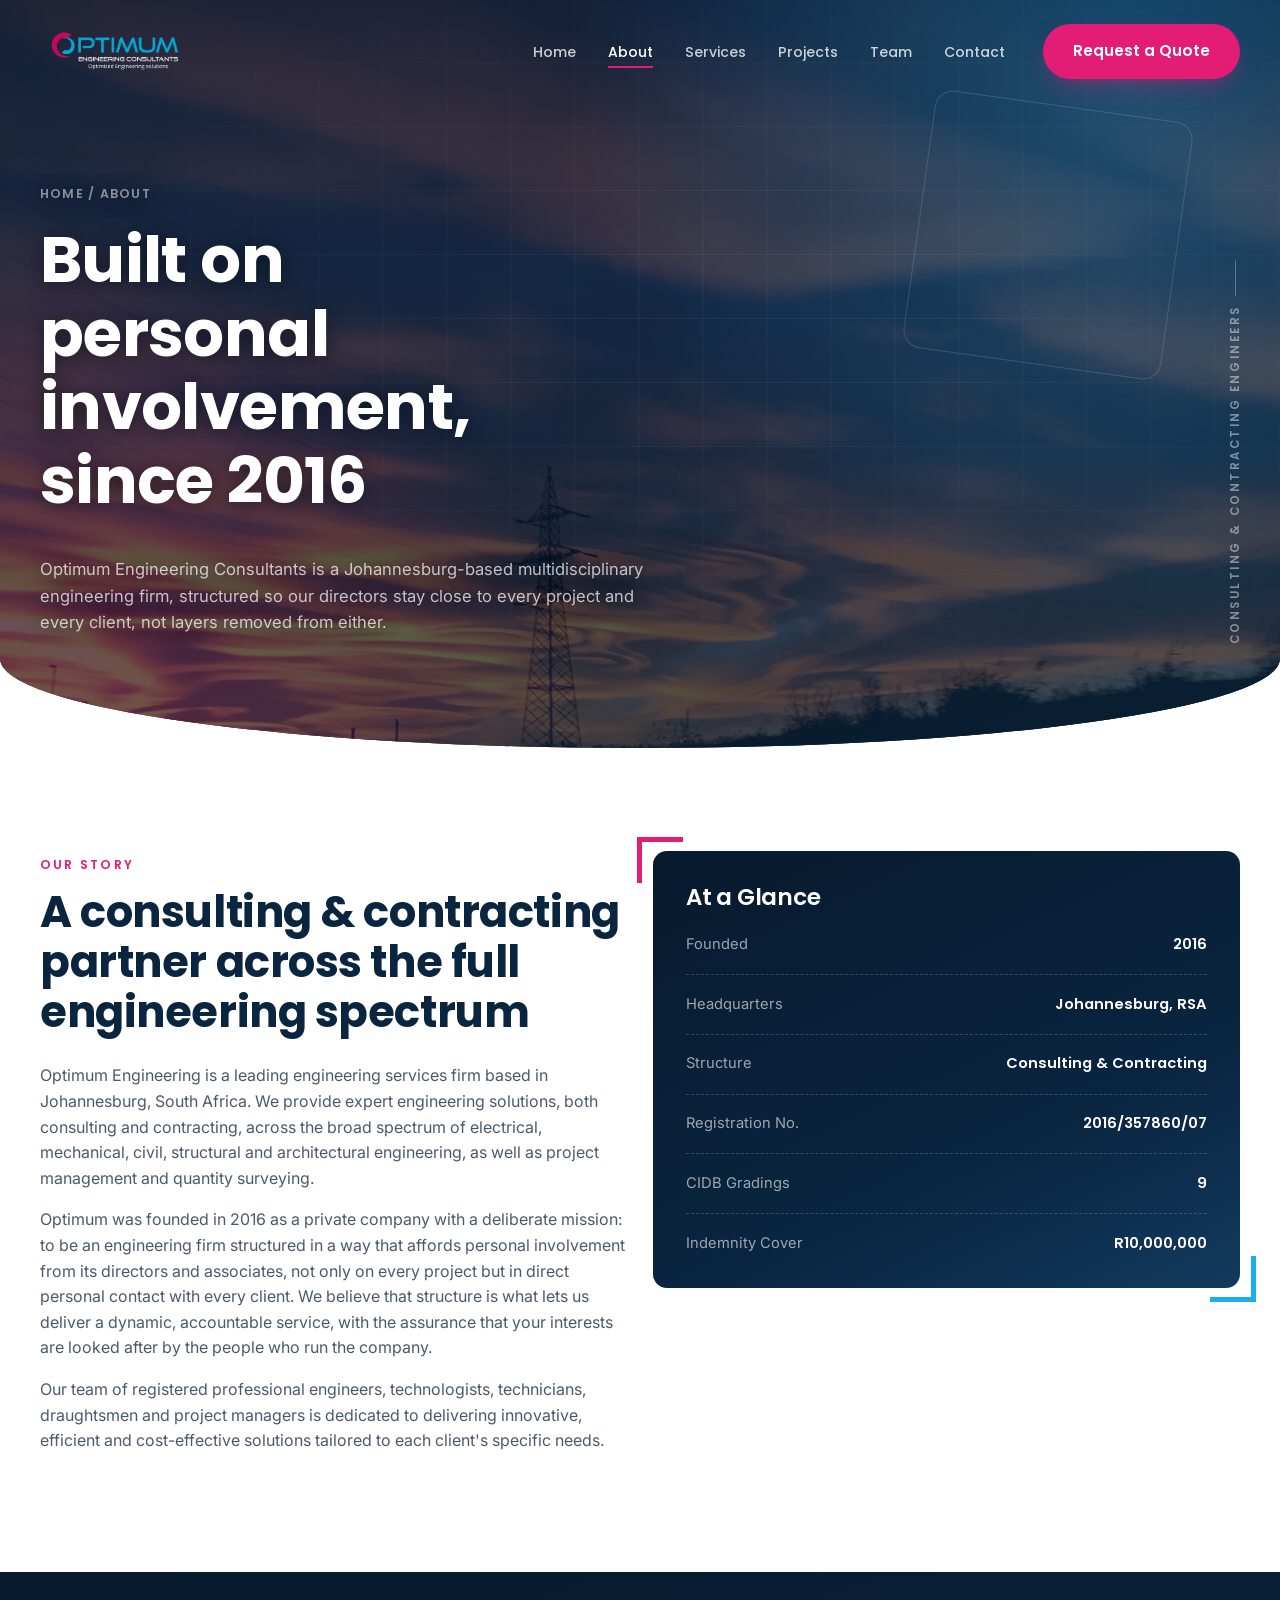
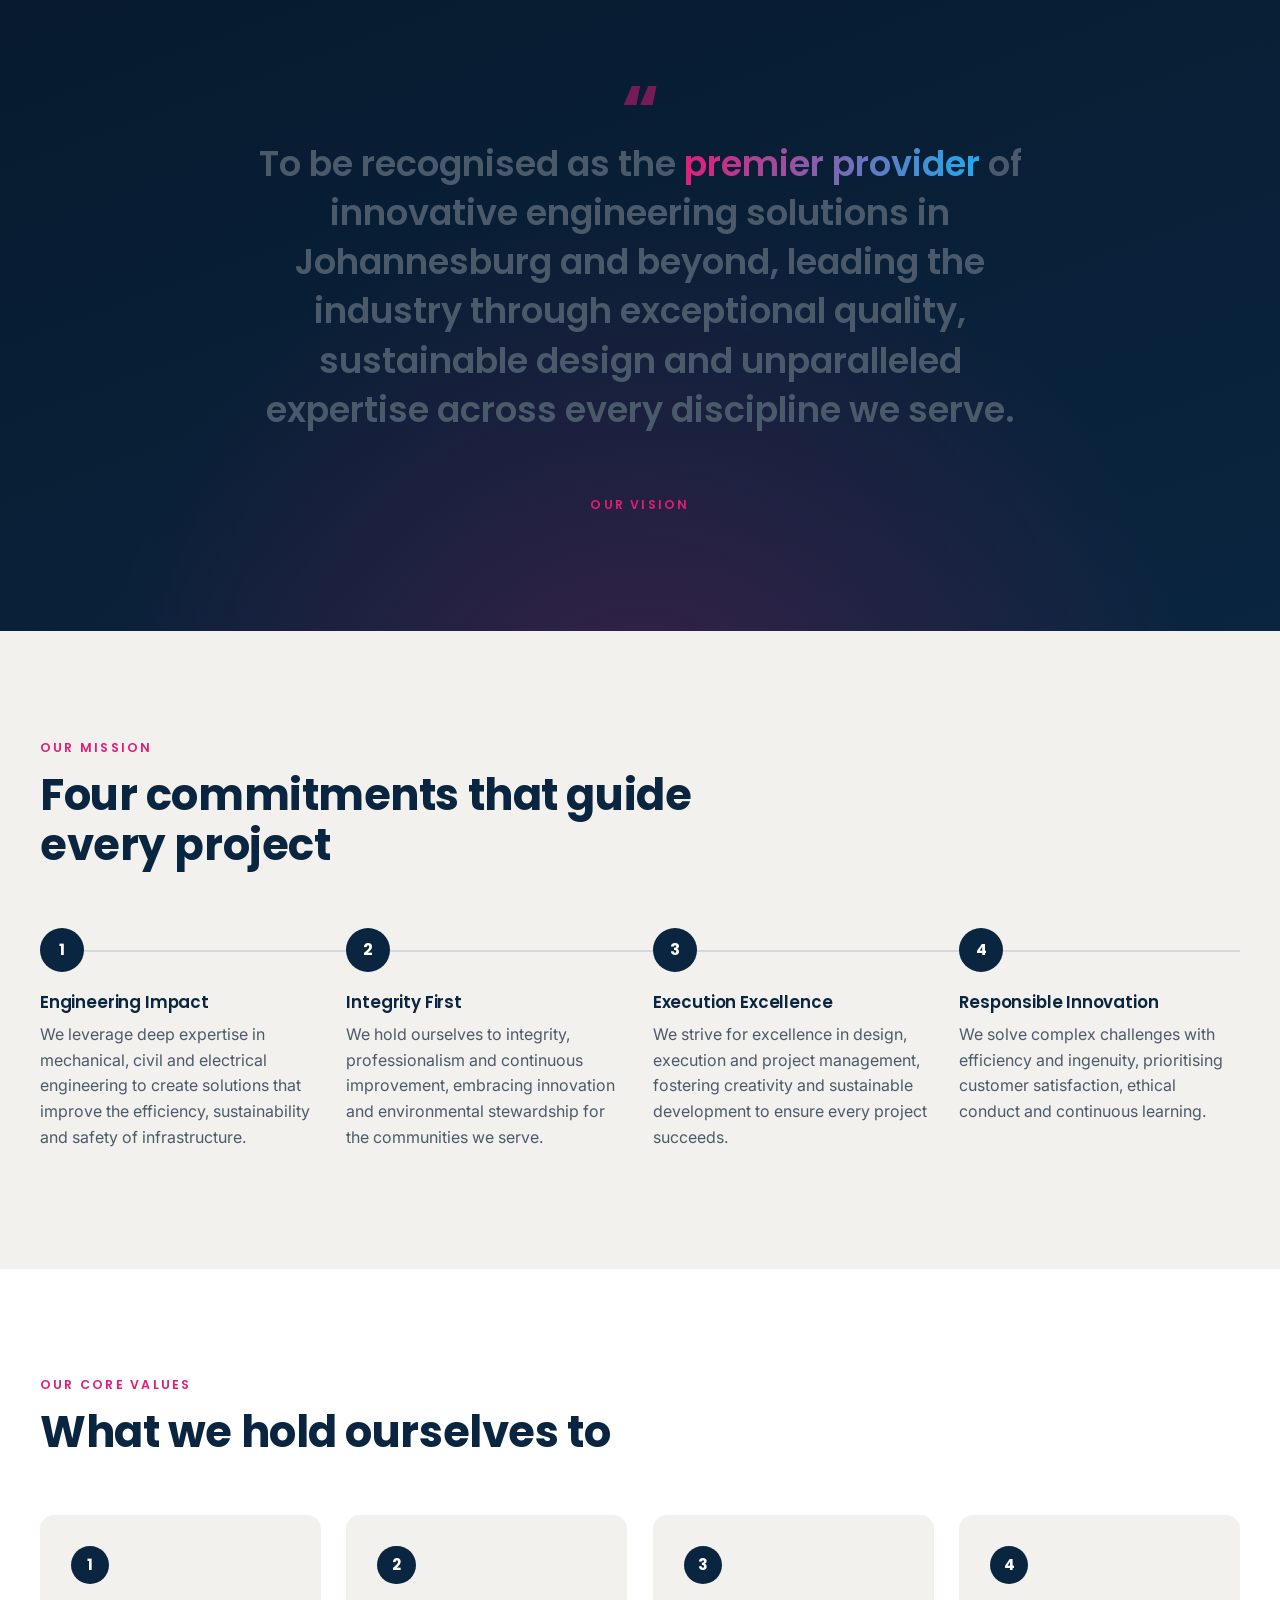
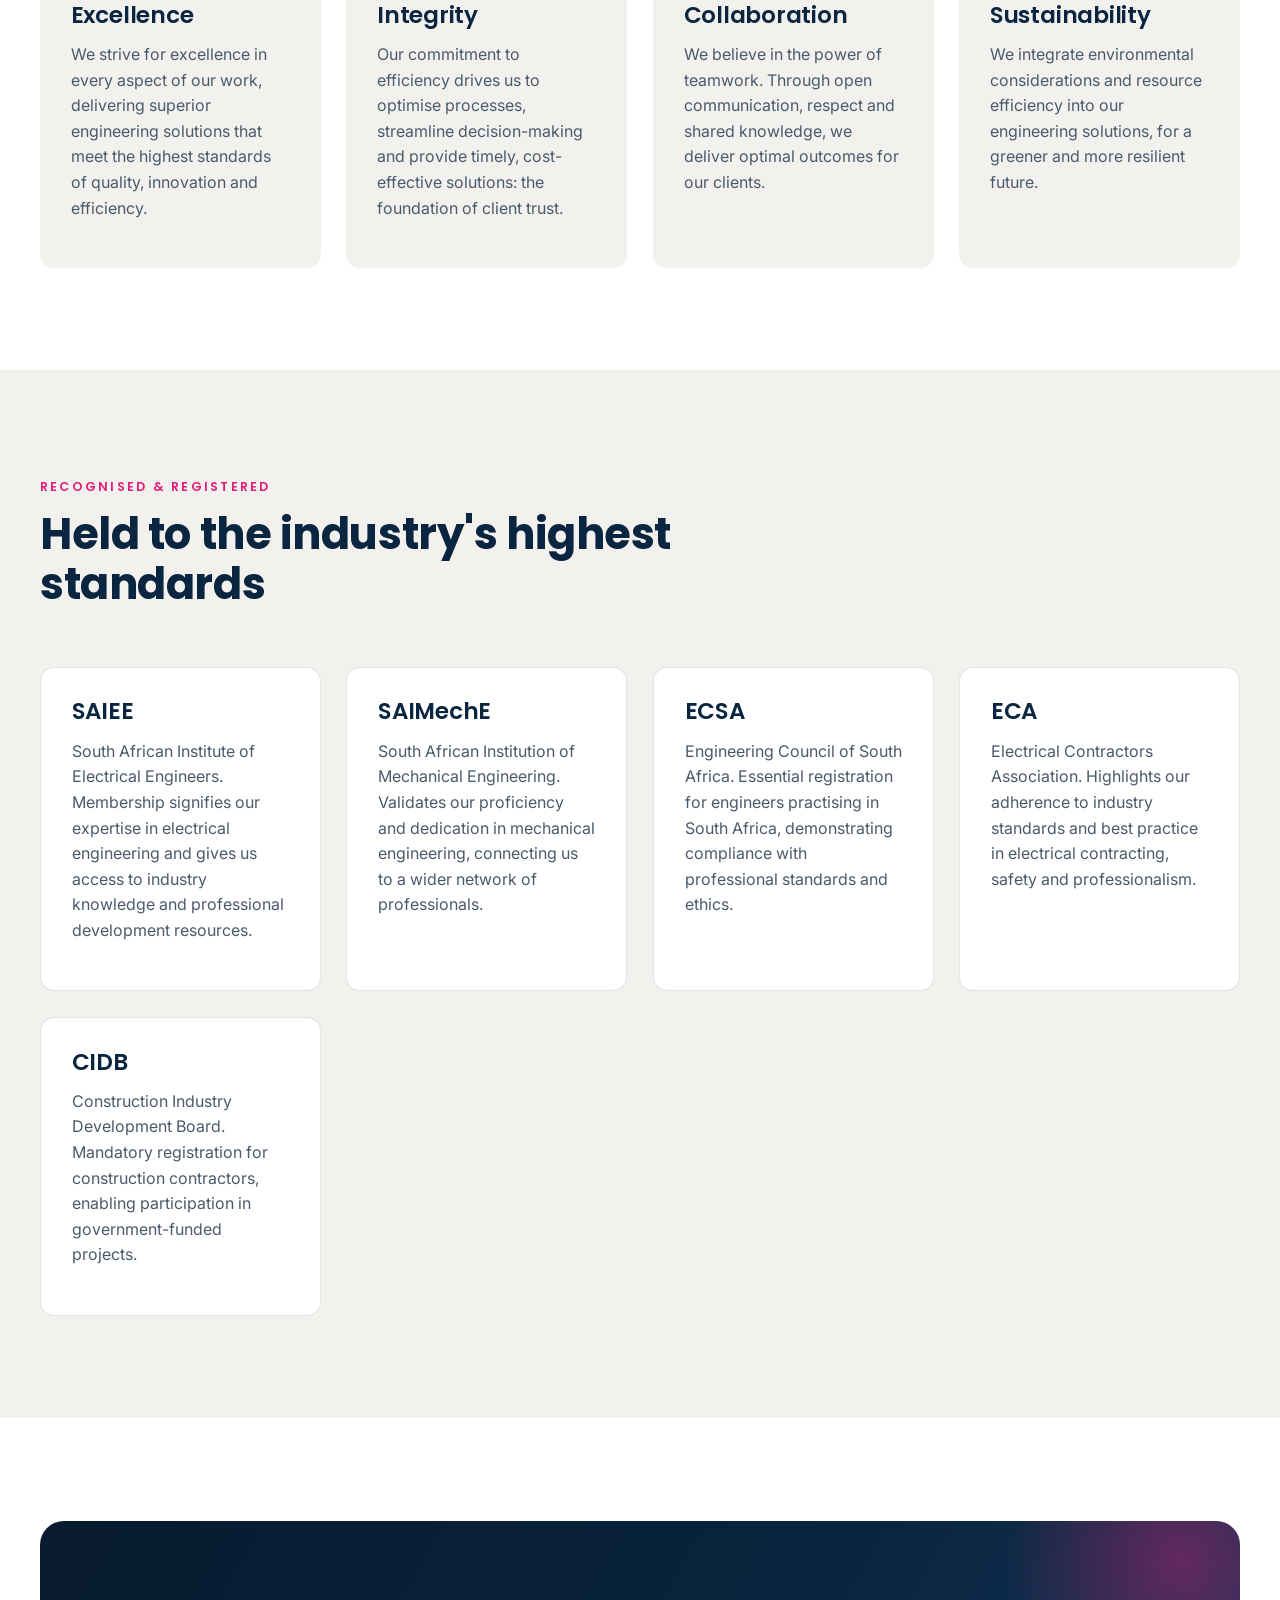
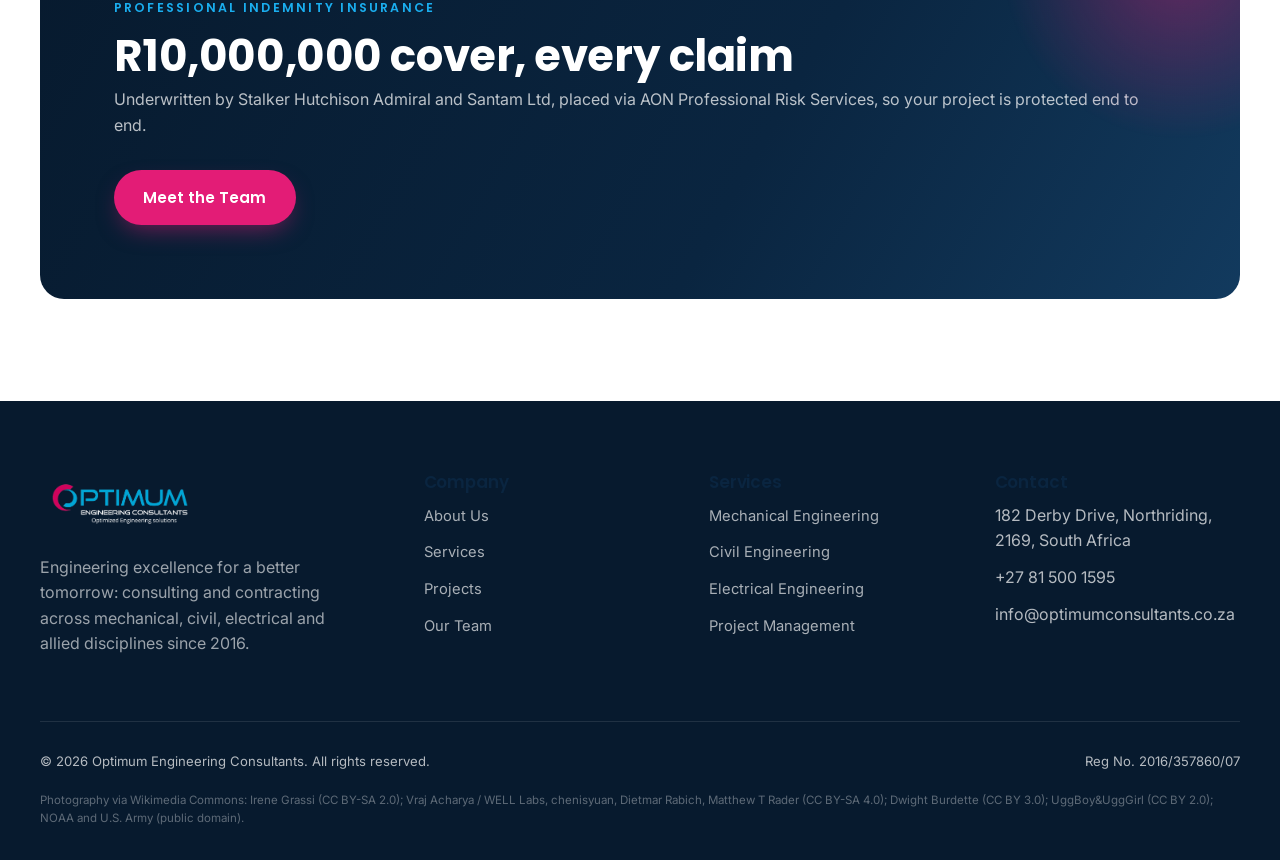
==== commit 0ec63b51: "Add page transition: spinning logo mark with black fade - Intercept internal link clicks to play a b" ====
--- a/about.html
+++ b/about.html
@@ -13,6 +13,7 @@
 <link rel="stylesheet" href="assets/css/animations.css">
 </head>
 <body>
+<div class="page-transition" aria-hidden="true"><div class="page-transition__logo-wrap"><img class="page-transition__logo" src="assets/img/logo-icon.png" alt=""></div></div>
 
 <header class="site-header">
   <div class="container">
--- a/assets/css/base.css
+++ b/assets/css/base.css
@@ -90,13 +90,6 @@
   color: var(--pink);
   margin-bottom: 1em;
 }
-.eyebrow::before{
-  content: '';
-  width: 28px;
-  height: 2px;
-  background: var(--pink);
-}
-
 .lede{
   font-size: clamp(1.02rem, 1.3vw, 1.18rem);
   max-width: 62ch;
@@ -129,7 +122,6 @@
   .lede{ font-size: .96rem; }
 
   .eyebrow{ font-size: .68rem; margin-bottom: .8em; }
-  .eyebrow::before{ width: 20px; }
 
   .section{ padding: 2.4rem 0; }
   .section-head{ margin-bottom: 1.8rem; }
--- a/assets/css/components.css
+++ b/assets/css/components.css
@@ -913,7 +913,10 @@
   display: flex;
   align-items: center;
   justify-content: center;
-  background: linear-gradient(145deg, var(--navy-deep), var(--navy) 60%, var(--navy-soft));
+  background:
+    linear-gradient(145deg, rgba(7,26,46,.86), rgba(10,37,64,.78) 60%, rgba(18,58,94,.72)),
+    var(--card-photo, none) center/cover no-repeat,
+    linear-gradient(145deg, var(--navy-deep), var(--navy) 60%, var(--navy-soft));
 }
 .spec-panel::before{
   content: '';
@@ -1112,10 +1115,31 @@
   .service-visual__cap{ font-size: .8rem; }
   .service-row__index{ font-size: .8rem; }
 
-  .project-card__body{ padding: 1.2rem 1.3rem 1.4rem; }
+  .project-card__media{ aspect-ratio: 16/9; }
+  .project-card__body{ padding: 1.1rem 1.2rem 1.25rem; }
+  .project-card__body h3{ font-size: .98rem; margin-bottom: .4rem; }
+  .project-card__body p{
+    font-size: .8rem;
+    line-height: 1.45;
+    margin-bottom: .7rem;
+    display: -webkit-box;
+    -webkit-line-clamp: 2;
+    -webkit-box-orient: vertical;
+    overflow: hidden;
+  }
+  .project-card__meta{ margin-top: .7rem; padding-top: .7rem; font-size: .74rem; }
   .project-card__tag, .project-card__status{ font-size: .6rem; padding: .35em .75em; }
   .filter-bar{ gap: .5rem; margin-bottom: 1.8rem; }
   .filter-btn{ padding: .5em 1.05em; font-size: .74rem; }
+
+  .card:not(.project-card):not(.team-card) p{
+    font-size: .82rem;
+    line-height: 1.45;
+    display: -webkit-box;
+    -webkit-line-clamp: 3;
+    -webkit-box-orient: vertical;
+    overflow: hidden;
+  }
 
   .team-card__avatar{ width: 48px; height: 48px; font-size: .92rem; border-radius: 10px; margin-bottom: 1rem; }
   .team-card__role{ font-size: .68rem; }
--- a/assets/css/animations.css
+++ b/assets/css/animations.css
@@ -27,6 +27,60 @@
   [data-reveal-group].is-visible > *:nth-child(6){ transition-delay: .55s; }
   [data-reveal-group].is-visible > *:nth-child(7){ transition-delay: .65s; }
   [data-reveal-group].is-visible > *:nth-child(8){ transition-delay: .75s; }
+}
+
+.page-transition{
+  position: fixed;
+  inset: 0;
+  z-index: 999;
+  pointer-events: none;
+  background: #000;
+  opacity: 0;
+  animation: pageScrimCycle .4s ease reverse forwards;
+}
+@keyframes pageScrimCycle{
+  0%{ opacity: 0; }
+  100%{ opacity: .6; }
+}
+body.is-leaving .page-transition{
+  animation: pageScrimCycle .3s ease forwards;
+}
+.page-transition__logo-wrap{
+  position: absolute;
+  top: 50%; left: 50%;
+  width: clamp(48px, 6vw, 72px);
+  transform: translate(-50%, -50%);
+  opacity: 0;
+  animation: pageLogoCycle .4s ease reverse forwards;
+}
+.page-transition__logo{
+  display: block;
+  width: 100%;
+  height: auto;
+  animation: spinLoader 1s linear infinite;
+}
+@keyframes pageLogoCycle{
+  0%{ opacity: 0; }
+  100%{ opacity: 1; }
+}
+@keyframes spinLoader{
+  from{ transform: rotate(0deg); }
+  to{ transform: rotate(360deg); }
+}
+
+body.is-leaving .page-transition__logo-wrap{
+  animation: pageLogoCycle .3s ease forwards;
+}
+
+body > *:not(.page-transition){
+  animation: pageContentDim .4s ease forwards;
+}
+@keyframes pageContentDim{
+  from{ opacity: .3; }
+  to{ opacity: 1; }
+}
+body.is-leaving > *:not(.page-transition){
+  animation: pageContentDim .3s ease reverse forwards;
 }
 
 @keyframes fadeInUp{
